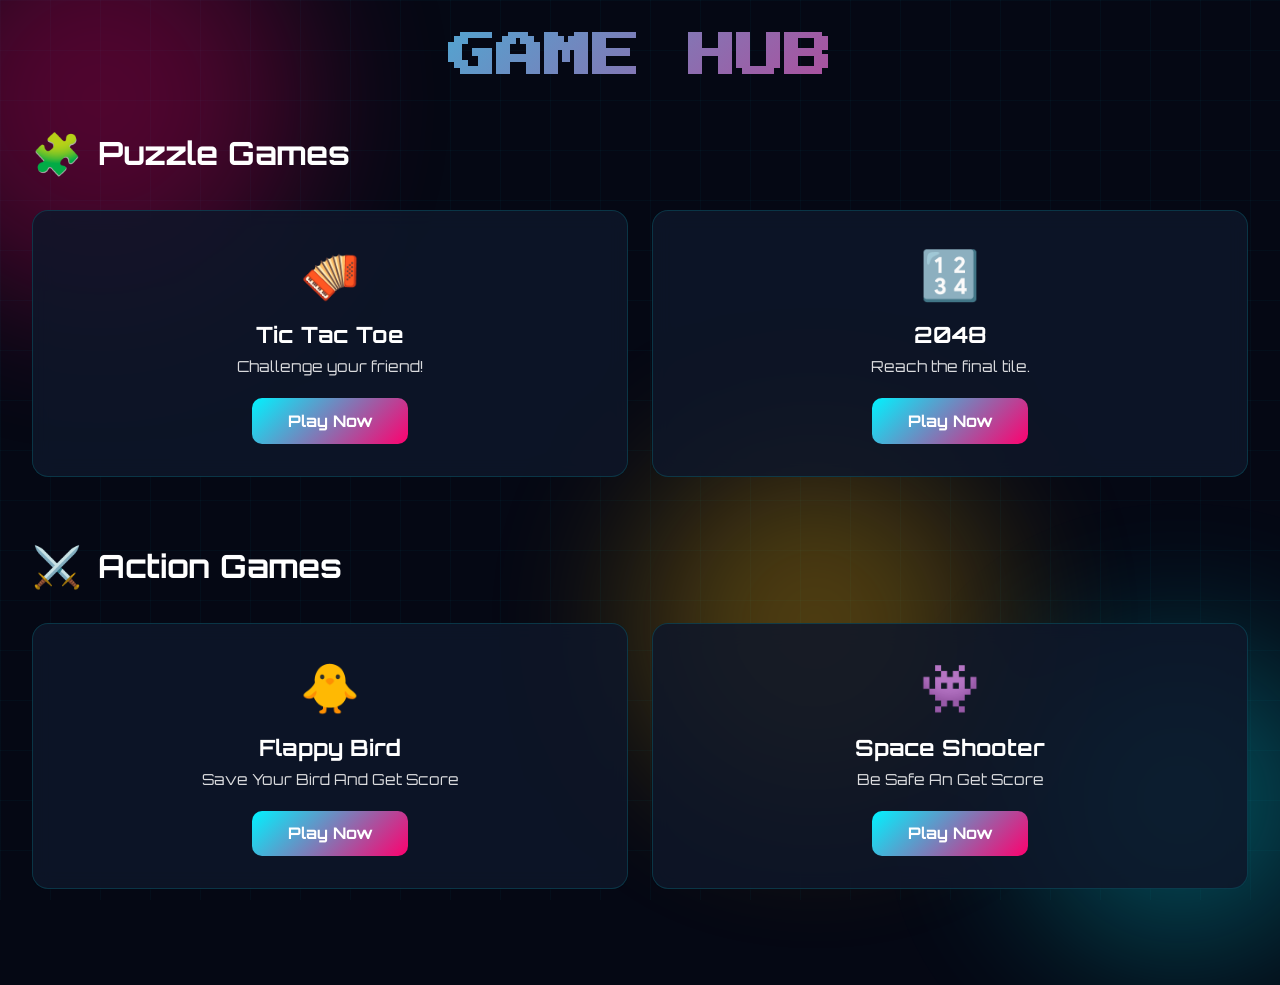
==== index.html @ 57a30230 "Fix GitHub Pages root index and update GameHub structure" ====
<!DOCTYPE html>
<html lang="en">
<head>
    <meta charset="UTF-8" />
    <meta name="viewport" content="width=device-width, initial-scale=1.0" />

    <title>Game Hub - Game Collection</title>

    <link href="https://fonts.googleapis.com/css2?family=Press+Start+2P&family=Orbitron:wght@400;700;900&display=swap" rel="stylesheet">
    <link rel="stylesheet" href="./style.css">
</head>

<body>

    <div class="bg-grid"></div>
    <div class="orb orb-1"></div>
    <div class="orb orb-2"></div>
    <div class="orb orb-3"></div>

    <div class="container">

        <header>
            <h1 class="logo">GAME HUB</h1>
        </header>

        <section class="category arcade">
            <div class="category-header">
                <div class="category-icon">🧩</div>
                <h2 class="category-title">Puzzle Games</h2>
            </div>

            <div class="game-grid">
                <div class="game-card">
                    <span class="game-icon">🪗</span>
                    <h3 class="game-title">Tic Tac Toe</h3>
                    <p class="game-description">Challenge your friend!</p>
                    <a href="../tictactoe/index.html"
                    class="play-btn"
                    target="_blank"
                    rel="noopener noreferrer">
                    Play Now
                </a>
                </div>

                <div class="game-card">
                    <span class="game-icon">🔢</span>
                    <h3 class="game-title">2048</h3>
                    <p class="game-description">Reach the final tile.</p>
                    <a href="../2048/index.html"
                       class="play-btn"
                       target="_blank"
                       rel="noopener noreferrer">
                        Play Now
                    </a>
                </div>
            </div>
        </section>

        <section class="category action">
            <div class="category-header">
                <div class="category-icon">⚔️</div>
                <h2 class="category-title">Action Games</h2>
            </div>

            <div class="game-grid">
                <div class="game-card">
                    <span class="game-icon">🐥</span>
                    <h3 class="game-title">Flappy Bird</h3>
                    <p class="game-description">Save Your Bird And Get Score</p>
                    <a href="../flappybird/index.html"
                       class="play-btn"
                       target="_blank"
                       rel="noopener noreferrer">
                        Play Now
                    </a>
                </div>

                <div class="game-card">
                    <span class="game-icon">👾</span>
                    <h3 class="game-title">Space Shooter</h3>
                    <p class="game-description">Be Safe An Get Score</p>
                    <a href="../spaceshooter/index.html"
                    class="play-btn"
                    target="_blank"
                    rel="noopener noreferrer">
                    Play Now
                </a>
                </div>
            </div>
        </section>

    </div>

    <script src="./script.js"></script>
</body>
</html>
---- style.css ----
:root {
    --neon-blue: #00f3ff;
    --neon-pink: #ff006e;
    --neon-yellow: #ffbe0b;
    --neon-green: #00ff87;
    --dark-bg: #0a0e27;
    --darker-bg: #050814;
    --card-bg: rgba(15, 23, 42, 0.85);
}

* {
    margin: 0;
    padding: 0;
    box-sizing: border-box;
}

body {
    font-family: 'Orbitron', sans-serif;
    background: var(--darker-bg);
    color: #fff;
    min-height: 100vh;
    overflow-x: hidden;
}

.bg-grid {
    position: fixed;
    inset: 0;
    background:
        linear-gradient(rgba(0,243,255,0.03) 1px, transparent 1px),
        linear-gradient(90deg, rgba(0,243,255,0.03) 1px, transparent 1px);
    background-size: 50px 50px;
    animation: gridMove 20s linear infinite;
    z-index: 0;
    pointer-events: none;
}

@keyframes gridMove {
    from {
        transform: perspective(500px) rotateX(60deg) translateY(0);
    }
    to {
        transform: perspective(500px) rotateX(60deg) translateY(50px);
    }
}

.orb {
    position: fixed;
    border-radius: 50%;
    filter: blur(80px);
    opacity: 0.3;
    z-index: 0;
    animation: float 15s ease-in-out infinite;
    pointer-events: none;
}

.orb-1 {
    width: 400px;
    height: 400px;
    background: var(--neon-pink);
    top: -100px;
    left: -100px;
}

.orb-2 {
    width: 300px;
    height: 300px;
    background: var(--neon-blue);
    bottom: -50px;
    right: -50px;
}

.orb-3 {
    width: 350px;
    height: 350px;
    background: var(--neon-yellow);
    top: 50%;
    left: 50%;
}

@keyframes float {
    0%, 100% { transform: translate(0, 0); }
    33% { transform: translate(40px, -40px); }
    66% { transform: translate(-30px, 30px); }
}


.container {
    position: relative;
    z-index: 1;
    max-width: 1400px;
    margin: auto;
    padding: 2rem;
}

.logo {
    font-family: 'Press Start 2P', cursive;
    text-align: center;
    font-size: 3rem;
    margin-bottom: 3rem;
    background: linear-gradient(135deg, var(--neon-blue), var(--neon-pink));
    -webkit-background-clip: text;
    background-clip: text;
    color: transparent;
}

.category {
    margin-bottom: 4rem;
}

.category-header {
    display: flex;
    align-items: center;
    gap: 1rem;
    margin-bottom: 2rem;
}

.category-icon {
    font-size: 2.5rem;
}

.category-title {
    font-size: 2rem;
}

.game-grid {
    display: grid;
    grid-template-columns: repeat(2, minmax(0, 1fr)); 
    gap: 24px;
}

.game-card {
    background: var(--card-bg);
    border-radius: 16px;
    padding: 2rem;
    text-align: center;
    transition: all 0.3s ease;
    border: 1px solid rgba(0, 243, 255, 0.15);
    backdrop-filter: blur(10px);
}

.game-card:hover {
    transform: translateY(-10px) scale(1.02);
    box-shadow: 0 20px 50px rgba(0, 243, 255, 0.3);
}

.game-icon {
    font-size: 3rem;
    display: block;
    margin-bottom: 1rem;
}

.game-title {
    font-size: 1.4rem;
    margin-bottom: 0.5rem;
}

.game-description {
    font-size: 0.95rem;
    opacity: 0.85;
    line-height: 1.5;
}

.play-btn {
  margin-top: 1.2rem;
  padding: 0.8rem 2.2rem;

  display: inline-flex;
  align-items: center;
  justify-content: center;

  border: none;
  border-radius: 10px;

  background: linear-gradient(135deg, var(--neon-blue), var(--neon-pink));
  color: #fff;
  font-weight: bold;
  font-family: inherit;

  cursor: pointer;
  transition: all 0.3s ease;

  text-decoration: none; 
}

.play-btn:link,
.play-btn:visited {
  color: #fff;
}

.play-btn:hover {
  transform: scale(1.05);
  box-shadow: 0 0 20px rgba(0, 255, 255, 0.4);
}


@media (max-width: 768px) {
    .game-grid {
        grid-template-columns: 1fr;
    }
}
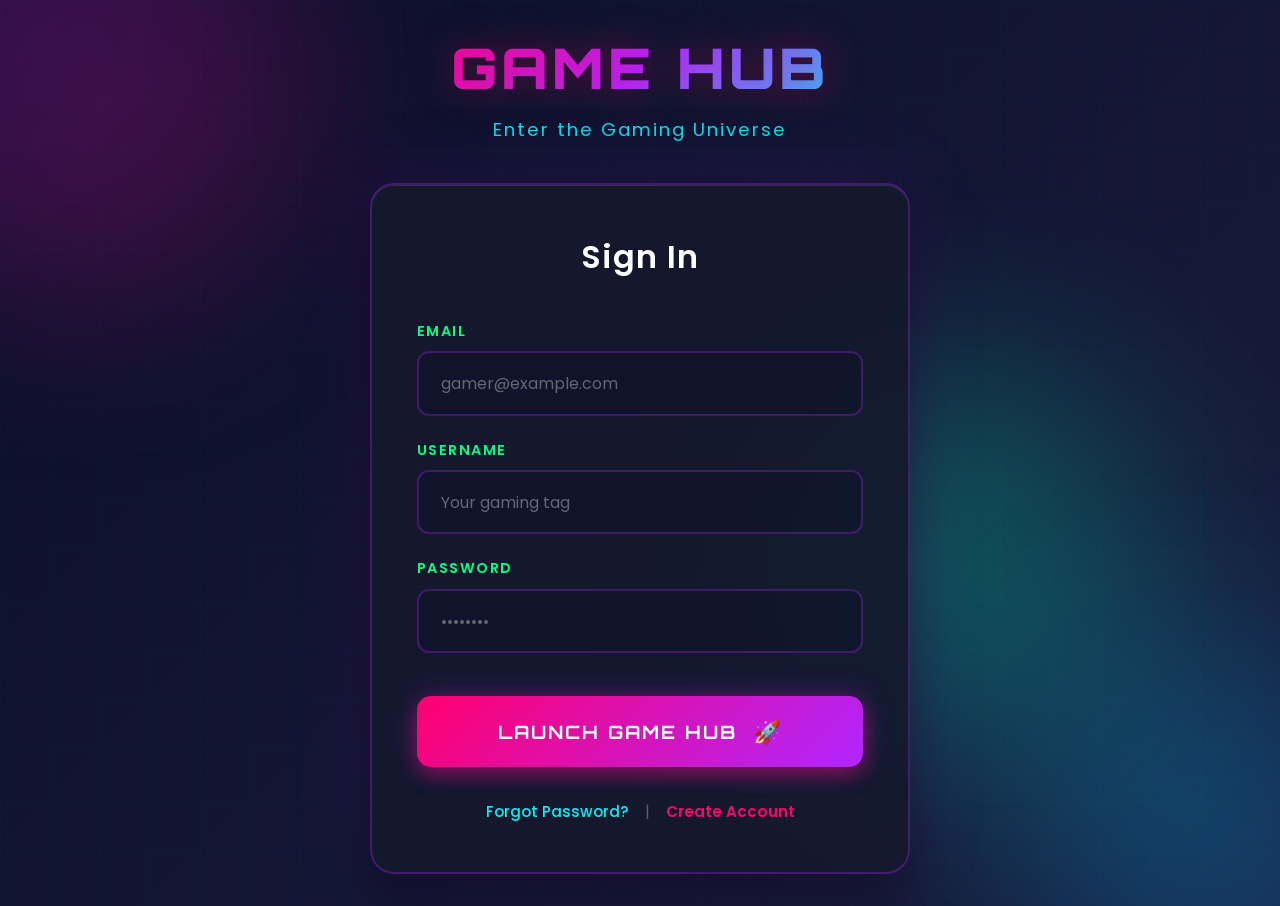
==== commit 831f938c: "UI Updated" ====
--- a/index.html
+++ b/index.html
@@ -1,13 +1,14 @@
 <!DOCTYPE html>
 <html lang="en">
+
 <head>
     <meta charset="UTF-8" />
     <meta name="viewport" content="width=device-width, initial-scale=1.0" />
-
-    <title>Game Hub - Game Collection</title>
-
-    <link href="https://fonts.googleapis.com/css2?family=Press+Start+2P&family=Orbitron:wght@400;700;900&display=swap" rel="stylesheet">
-    <link rel="stylesheet" href="./style.css">
+    <title>Game Hub - Login</title>
+    <link rel="preconnect" href="https://fonts.googleapis.com">
+    <link rel="preconnect" href="https://fonts.gstatic.com" crossorigin>
+    <link href="https://fonts.googleapis.com/css2?family=Orbitron:wght@400;700;900&family=Poppins:wght@400;500;600;700&display=swap" rel="stylesheet">
+    <link rel="stylesheet" href="./login-style.css">
 </head>
 
 <body>
@@ -19,78 +20,89 @@
 
     <div class="container">
 
-        <header>
-            <h1 class="logo">GAME HUB</h1>
-        </header>
-
-        <section class="category arcade">
-            <div class="category-header">
-                <div class="category-icon">🧩</div>
-                <h2 class="category-title">Puzzle Games</h2>
+        <div class="login-wrapper">
+            <div class="logo-section">
+                <h1 class="logo">GAME HUB</h1>
+                <p class="tagline">Enter the Gaming Universe</p>
             </div>
 
-            <div class="game-grid">
-                <div class="game-card">
-                    <span class="game-icon">🪗</span>
-                    <h3 class="game-title">Tic Tac Toe</h3>
-                    <p class="game-description">Challenge your friend!</p>
-                    <a href="../tictactoe/index.html"
-                    class="play-btn"
-                    target="_blank"
-                    rel="noopener noreferrer">
-                    Play Now
-                </a>
-                </div>
+            <div class="login-box">
+                <h2 class="login-title">Sign In</h2>
 
-                <div class="game-card">
-                    <span class="game-icon">🔢</span>
-                    <h3 class="game-title">2048</h3>
-                    <p class="game-description">Reach the final tile.</p>
-                    <a href="../2048/index.html"
-                       class="play-btn"
-                       target="_blank"
-                       rel="noopener noreferrer">
-                        Play Now
-                    </a>
+                <form id="login-form">
+                    <div class="input-group">
+                        <label for="email">EMAIL</label>
+                        <input type="email" id="email" placeholder="gamer@example.com" required>
+                    </div>
+
+                    <div class="input-group">
+                        <label for="username">USERNAME</label>
+                        <input type="text" id="username" placeholder="Your gaming tag" required>
+                    </div>
+
+                    <div class="input-group">
+                        <label for="password">PASSWORD</label>
+                        <input type="password" id="password" placeholder="••••••••" required>
+                    </div>
+
+                    <button type="submit" class="login-btn">
+                        <span class="btn-text">Launch Game Hub</span>
+                        <span class="btn-icon">🚀</span>
+                    </button>
+                </form>
+
+                <div class="links-section">
+                    <a href="forget.html" class="link">Forgot Password?</a>
+                    <span class="separator">|</span>
+                    <a href="signup.html" class="link signup-link">Create Account</a>
                 </div>
             </div>
-        </section>
-
-        <section class="category action">
-            <div class="category-header">
-                <div class="category-icon">⚔️</div>
-                <h2 class="category-title">Action Games</h2>
-            </div>
-
-            <div class="game-grid">
-                <div class="game-card">
-                    <span class="game-icon">🐥</span>
-                    <h3 class="game-title">Flappy Bird</h3>
-                    <p class="game-description">Save Your Bird And Get Score</p>
-                    <a href="../flappybird/index.html"
-                       class="play-btn"
-                       target="_blank"
-                       rel="noopener noreferrer">
-                        Play Now
-                    </a>
-                </div>
-
-                <div class="game-card">
-                    <span class="game-icon">👾</span>
-                    <h3 class="game-title">Space Shooter</h3>
-                    <p class="game-description">Be Safe An Get Score</p>
-                    <a href="../spaceshooter/index.html"
-                    class="play-btn"
-                    target="_blank"
-                    rel="noopener noreferrer">
-                    Play Now
-                </a>
-                </div>
-            </div>
-        </section>
+        </div>
 
     </div>
 
-    <script src="./script.js"></script>
+    <script>
+        // Handle login form submission
+        document.getElementById('login-form').addEventListener('submit', function(e) {
+            e.preventDefault();
+            
+            const email = document.getElementById('email').value;
+            const username = document.getElementById('username').value;
+            const password = document.getElementById('password').value;
+            
+            // Basic validation
+            if (email && username && password) {
+                // Store login status in localStorage
+                localStorage.setItem('isLoggedIn', 'true');
+                localStorage.setItem('username', username);
+                localStorage.setItem('email', email);
+                
+                // Redirect to home page (games page)
+                window.location.href = 'home.html';
+            } else {
+                alert('Please fill in all fields');
+            }
+        });
+        
+        // Check if already logged in
+        window.addEventListener('DOMContentLoaded', function() {
+            const isLoggedIn = localStorage.getItem('isLoggedIn');
+            if (isLoggedIn === 'true') {
+                // Already logged in, redirect to home
+                window.location.href = 'home.html';
+            }
+        });
+
+        // Orb animation on mouse move
+        document.addEventListener('mousemove', e => {
+            document.querySelectorAll('.orb').forEach((orb, i) => {
+                const speed = (i + 1) * 30;
+                const x = (e.clientX / speed);
+                const y = (e.clientY / speed);
+                orb.style.transform = `translate(${x}px, ${y}px)`;
+            });
+        });
+    </script>
 </body>
-</html>
+
+</html>
--- a/login-style.css
+++ b/login-style.css
@@ -0,0 +1,445 @@
+:root {
+    --neon-cyan: #00f3ff;
+    --neon-pink: #ff006e;
+    --neon-purple: #b026ff;
+    --neon-green: #00ff87;
+    --dark-bg: #0a0e27;
+    --darker-bg: #050814;
+    --card-bg: rgba(20, 25, 45, 0.9);
+    --input-bg: rgba(15, 20, 40, 0.6);
+}
+
+* {
+    margin: 0;
+    padding: 0;
+    box-sizing: border-box;
+}
+
+body {
+    font-family: 'Poppins', 'Orbitron', sans-serif;
+    background: linear-gradient(135deg, #0a0e27 0%, #1a1e3f 100%);
+    color: #fff;
+    min-height: 100vh;
+    overflow: hidden;
+    position: relative;
+}
+
+/* Background Grid Animation */
+.bg-grid {
+    position: fixed;
+    inset: 0;
+    background:
+        linear-gradient(rgba(0, 243, 255, 0.02) 1px, transparent 1px),
+        linear-gradient(90deg, rgba(0, 243, 255, 0.02) 1px, transparent 1px);
+    background-size: 50px 50px;
+    animation: gridMove 20s linear infinite;
+    z-index: 0;
+    pointer-events: none;
+}
+
+@keyframes gridMove {
+    from {
+        transform: perspective(500px) rotateX(60deg) translateY(0);
+    }
+    to {
+        transform: perspective(500px) rotateX(60deg) translateY(50px);
+    }
+}
+
+/* Floating Orbs */
+.orb {
+    position: fixed;
+    border-radius: 50%;
+    filter: blur(100px);
+    opacity: 0.25;
+    z-index: 0;
+    animation: float 15s ease-in-out infinite;
+    pointer-events: none;
+}
+
+.orb-1 {
+    width: 450px;
+    height: 450px;
+    background: linear-gradient(135deg, #b026ff, #ff006e);
+    top: -150px;
+    left: -150px;
+    animation-delay: 0s;
+}
+
+.orb-2 {
+    width: 350px;
+    height: 350px;
+    background: linear-gradient(135deg, #00f3ff, #0088ff);
+    bottom: -100px;
+    right: -100px;
+    animation-delay: 5s;
+}
+
+.orb-3 {
+    width: 400px;
+    height: 400px;
+    background: linear-gradient(135deg, #00ff87, #00f3ff);
+    top: 40%;
+    right: 10%;
+    animation-delay: 10s;
+}
+
+@keyframes float {
+    0%, 100% {
+        transform: translate(0, 0) scale(1);
+    }
+    33% {
+        transform: translate(50px, -50px) scale(1.1);
+    }
+    66% {
+        transform: translate(-40px, 40px) scale(0.9);
+    }
+}
+
+/* Container */
+.container {
+    position: relative;
+    z-index: 1;
+    display: flex;
+    justify-content: center;
+    align-items: center;
+    min-height: 100vh;
+    padding: 2rem;
+}
+
+/* Login Wrapper */
+.login-wrapper {
+    width: 100%;
+    max-width: 540px;
+}
+
+/* Logo Section */
+.logo-section {
+    text-align: center;
+    margin-bottom: 2.5rem;
+}
+
+.logo {
+    font-family: 'Orbitron', sans-serif;
+    font-size: 3.5rem;
+    font-weight: 900;
+    margin-bottom: 0.8rem;
+    background: linear-gradient(135deg, #ff006e 0%, #b026ff 50%, #00f3ff 100%);
+    -webkit-background-clip: text;
+    background-clip: text;
+    color: transparent;
+    text-shadow: 0 0 40px rgba(255, 0, 110, 0.4);
+    letter-spacing: 4px;
+}
+
+.tagline {
+    font-size: 1.15rem;
+    color: var(--neon-cyan);
+    opacity: 0.9;
+    letter-spacing: 2px;
+    font-weight: 400;
+}
+
+/* Login Box */
+.login-box {
+    background: var(--card-bg);
+    border-radius: 24px;
+    padding: 3rem 2.8rem;
+    border: 2px solid rgba(176, 38, 255, 0.3);
+    backdrop-filter: blur(20px);
+    box-shadow: 
+        0 25px 50px rgba(0, 0, 0, 0.4),
+        0 0 80px rgba(176, 38, 255, 0.15),
+        inset 0 1px 0 rgba(255, 255, 255, 0.1);
+    transition: all 0.4s ease;
+    position: relative;
+    overflow: hidden;
+}
+
+.login-box::before {
+    content: '';
+    position: absolute;
+    top: -2px;
+    left: -2px;
+    right: -2px;
+    bottom: -2px;
+    background: linear-gradient(135deg, rgba(255, 0, 110, 0.4), rgba(176, 38, 255, 0.4), rgba(0, 243, 255, 0.4));
+    border-radius: 24px;
+    z-index: -1;
+    opacity: 0;
+    transition: opacity 0.4s ease;
+}
+
+.login-box:hover::before {
+    opacity: 1;
+}
+
+.login-box:hover {
+    transform: translateY(-5px);
+    box-shadow: 
+        0 35px 70px rgba(0, 0, 0, 0.5),
+        0 0 100px rgba(176, 38, 255, 0.3);
+}
+
+.login-title {
+    font-size: 2rem;
+    text-align: center;
+    margin-bottom: 2.5rem;
+    color: #fff;
+    font-weight: 600;
+    letter-spacing: 1px;
+}
+
+/* Form Styles */
+#login-form,
+#signup-form,
+#forgot-form {
+    display: flex;
+    flex-direction: column;
+    gap: 1.5rem;
+}
+
+.input-group {
+    display: flex;
+    flex-direction: column;
+    gap: 0.6rem;
+}
+
+.input-group label {
+    font-size: 0.9rem;
+    color: var(--neon-green);
+    font-weight: 600;
+    letter-spacing: 1.5px;
+    text-transform: uppercase;
+}
+
+.input-group input {
+    width: 100%;
+    padding: 1.1rem 1.4rem;
+    font-size: 1rem;
+    font-family: 'Poppins', sans-serif;
+    color: #fff;
+    background: var(--input-bg);
+    border: 2px solid rgba(176, 38, 255, 0.3);
+    border-radius: 12px;
+    outline: none;
+    transition: all 0.3s ease;
+}
+
+.input-group input::placeholder {
+    color: rgba(255, 255, 255, 0.35);
+}
+
+.input-group input:focus {
+    background: rgba(20, 25, 50, 0.8);
+    border-color: var(--neon-pink);
+    box-shadow: 
+        0 0 0 3px rgba(255, 0, 110, 0.1),
+        0 0 25px rgba(255, 0, 110, 0.2);
+    transform: translateY(-2px);
+}
+
+/* Checkbox for Terms */
+.checkbox-group {
+    display: flex;
+    align-items: center;
+    gap: 0.8rem;
+    margin-top: 0.5rem;
+}
+
+.checkbox-group input[type="checkbox"] {
+    width: 20px;
+    height: 20px;
+    cursor: pointer;
+    accent-color: var(--neon-pink);
+}
+
+.checkbox-group label {
+    font-size: 0.9rem;
+    color: rgba(255, 255, 255, 0.7);
+    cursor: pointer;
+}
+
+.checkbox-group a {
+    color: var(--neon-cyan);
+    text-decoration: none;
+    transition: all 0.3s ease;
+}
+
+.checkbox-group a:hover {
+    color: var(--neon-pink);
+    text-shadow: 0 0 10px var(--neon-pink);
+}
+
+/* Login/Submit Button */
+.login-btn {
+    margin-top: 1.2rem;
+    padding: 1.3rem;
+    display: flex;
+    align-items: center;
+    justify-content: center;
+    gap: 1rem;
+    
+    border: none;
+    border-radius: 14px;
+    background: linear-gradient(135deg, #ff006e 0%, #b026ff 100%);
+    color: #fff;
+    font-weight: 700;
+    font-family: 'Orbitron', sans-serif;
+    font-size: 1.15rem;
+    text-transform: uppercase;
+    letter-spacing: 2px;
+    
+    cursor: pointer;
+    transition: all 0.3s ease;
+    
+    box-shadow: 
+        0 8px 20px rgba(255, 0, 110, 0.4),
+        0 0 30px rgba(176, 38, 255, 0.3);
+    position: relative;
+    overflow: hidden;
+}
+
+.login-btn::before {
+    content: '';
+    position: absolute;
+    top: 0;
+    left: -100%;
+    width: 100%;
+    height: 100%;
+    background: linear-gradient(90deg, transparent, rgba(255, 255, 255, 0.2), transparent);
+    transition: left 0.5s ease;
+}
+
+.login-btn:hover::before {
+    left: 100%;
+}
+
+.login-btn:hover {
+    transform: translateY(-3px);
+    box-shadow: 
+        0 12px 30px rgba(255, 0, 110, 0.5),
+        0 0 40px rgba(176, 38, 255, 0.5);
+}
+
+.login-btn:active {
+    transform: translateY(-1px);
+}
+
+.btn-icon {
+    font-size: 1.4rem;
+}
+
+/* Links Section */
+.links-section {
+    margin-top: 2rem;
+    text-align: center;
+    display: flex;
+    justify-content: center;
+    align-items: center;
+    gap: 1rem;
+    flex-wrap: wrap;
+}
+
+.link {
+    color: var(--neon-cyan);
+    text-decoration: none;
+    font-size: 0.95rem;
+    transition: all 0.3s ease;
+    font-weight: 500;
+}
+
+.link:hover {
+    color: var(--neon-pink);
+    text-shadow: 0 0 10px var(--neon-pink);
+}
+
+.signup-link {
+    color: var(--neon-pink);
+    font-weight: 600;
+}
+
+.signup-link:hover {
+    color: var(--neon-cyan);
+    text-shadow: 0 0 10px var(--neon-cyan);
+}
+
+.separator {
+    color: rgba(255, 255, 255, 0.3);
+}
+
+/* Forgot Password Specific Styles */
+.forgot-icon {
+    font-size: 5rem;
+    margin: 1.5rem 0;
+    display: block;
+    text-align: center;
+}
+
+.forgot-text {
+    text-align: center;
+    margin: 1.5rem 0;
+}
+
+.forgot-text p {
+    color: rgba(255, 255, 255, 0.7);
+    font-size: 1rem;
+    line-height: 1.6;
+    margin-bottom: 1rem;
+}
+
+.forgot-text .highlight {
+    color: var(--neon-cyan);
+    font-weight: 600;
+}
+
+/* Name Fields Row */
+.name-row {
+    display: grid;
+    grid-template-columns: 1fr 1fr;
+    gap: 1.2rem;
+}
+
+/* Responsive Design */
+@media (max-width: 768px) {
+    .logo {
+        font-size: 2.5rem;
+    }
+    
+    .login-box {
+        padding: 2.5rem 2rem;
+    }
+    
+    .login-title {
+        font-size: 1.6rem;
+    }
+    
+    .name-row {
+        grid-template-columns: 1fr;
+        gap: 1.5rem;
+    }
+}
+
+@media (max-width: 480px) {
+    .logo {
+        font-size: 2rem;
+        letter-spacing: 2px;
+    }
+    
+    .tagline {
+        font-size: 1rem;
+    }
+    
+    .login-box {
+        padding: 2rem 1.5rem;
+    }
+    
+    .links-section {
+        flex-direction: column;
+        gap: 0.8rem;
+    }
+    
+    .separator {
+        display: none;
+    }
+}
